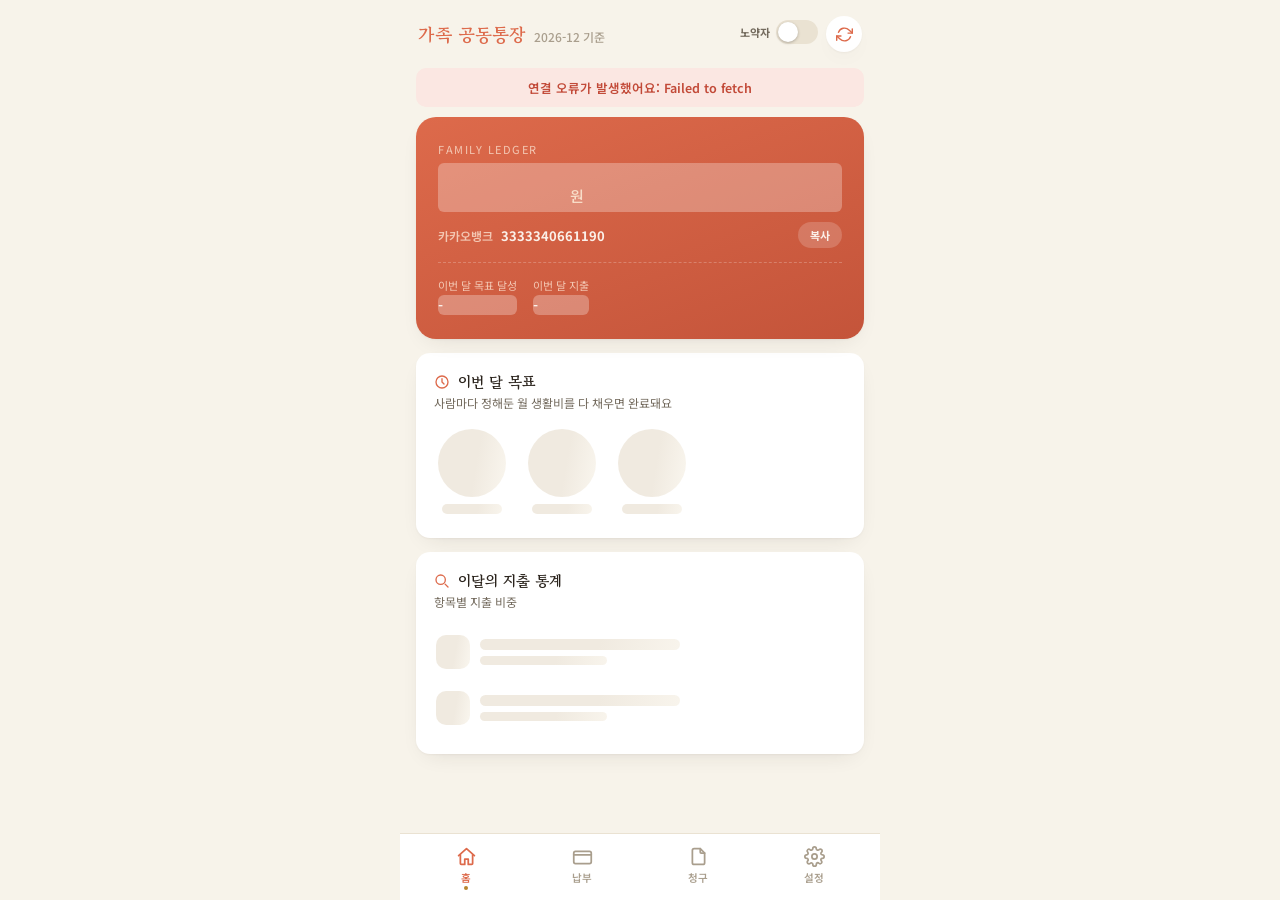
==== docs/index.html @ b6899342 "Version-query the JS/CSS asset links to bust stale caches Home-screen standalone apps on iOS hang on" ====
<!DOCTYPE html>
<html lang="ko">
<head>
<meta charset="utf-8">
<meta name="viewport" content="width=device-width, initial-scale=1, viewport-fit=cover">
<title>가족 공동통장</title>
<link rel="icon" type="image/png" sizes="32x32" href="favicon-32-house.png">
<link rel="apple-touch-icon" href="apple-touch-icon-house.png">
<meta name="apple-mobile-web-app-capable" content="yes">
<meta name="apple-mobile-web-app-status-bar-style" content="black-translucent">
<meta name="apple-mobile-web-app-title" content="가족 공동통장">
<meta name="theme-color" content="#DD6A4B">
<link rel="preconnect" href="https://fonts.googleapis.com">
<link rel="preconnect" href="https://fonts.gstatic.com" crossorigin>
<link href="https://fonts.googleapis.com/css2?family=Gowun+Batang:wght@400;700&family=Noto+Sans+KR:wght@400;500;600;700&display=swap" rel="stylesheet">
<link rel="stylesheet" href="style.css?v=3">
<script>if (localStorage.getItem('familyBudgetSeniorMode') === '1') document.documentElement.classList.add('senior-mode');</script>
</head>
<body>

<div id="app">
  <header class="topbar">
    <div class="topbar-brand">
      <h1>가족 공동통장</h1>
      <span class="ym" id="ym-label"></span>
    </div>
    <div class="topbar-actions">
      <label class="senior-switch" title="노약자 모드">
        <span class="senior-switch-text">노약자</span>
        <input type="checkbox" id="senior-mode-toggle">
        <span class="senior-switch-track"><span class="senior-switch-thumb"></span></span>
      </label>
      <button class="icon-btn" id="refresh-btn" title="새로고침">
        <svg viewBox="0 0 24 24" fill="none" stroke="currentColor" stroke-width="2" stroke-linecap="round" stroke-linejoin="round"><path d="M23 4v6h-6M1 20v-6h6"/><path d="M3.51 9a9 9 0 0114.85-3.36L23 10M1 14l4.64 4.36A9 9 0 0020.49 15"/></svg>
      </button>
    </div>
  </header>
  <div class="status-banner hidden" id="status-banner"></div>

  <main id="main">
    <!-- 홈 -->
    <section class="tab-view" data-view="home">
      <div class="hero">
        <div class="eyebrow">Family Ledger</div>
        <div class="balance"><span id="system-balance">0</span><span class="unit">원</span></div>
        <div class="hero-account">
          <span class="hero-account-name">카카오뱅크</span>
          <span class="hero-account-no">3333340661190</span>
          <button type="button" class="hero-account-copy" onclick="copyAccountNumber(this)">복사</button>
        </div>
        <div class="sub-line">
          <div class="sub-item"><div class="k">이번 달 목표 달성</div><div class="v" id="hero-goal-progress">-</div></div>
          <div class="sub-item"><div class="k">이번 달 지출</div><div class="v" id="hero-spent">-</div></div>
        </div>
      </div>

      <div class="pending-banner hidden" id="pending-claims-banner" onclick="switchTab('claim')">
        <div class="pending-banner-icon"><svg viewBox="0 0 24 24" fill="none" stroke="currentColor" stroke-width="2" stroke-linecap="round" stroke-linejoin="round"><path d="M12 9v4M12 17h.01"/><path d="M10.29 3.86L1.82 18a2 2 0 001.71 3h16.94a2 2 0 001.71-3L14.71 3.86a2 2 0 00-3.42 0z"/></svg></div>
        <div class="pending-banner-body">
          <div class="pending-banner-title">아직 이체 안 한 청구가 있어요</div>
          <div class="pending-banner-sub" id="pending-claims-summary"></div>
        </div>
        <div class="pending-banner-arrow">›</div>
      </div>

      <div class="card">
        <div class="card-title">
          <svg viewBox="0 0 24 24" fill="none" stroke="currentColor" stroke-width="2" stroke-linecap="round" stroke-linejoin="round"><circle cx="12" cy="12" r="9"/><path d="M12 7v5l3 3"/></svg>
          <h2>이번 달 목표</h2>
        </div>
        <div class="sub">사람마다 정해둔 월 생활비를 다 채우면 완료돼요</div>
        <div class="ring-grid" id="ring-grid"></div>
      </div>

      <div class="card">
        <div class="card-title">
          <svg viewBox="0 0 24 24" fill="none" stroke="currentColor" stroke-width="2" stroke-linecap="round" stroke-linejoin="round"><path d="M21 21l-4.35-4.35"/><circle cx="10" cy="10" r="7"/></svg>
          <h2>이달의 지출 통계</h2>
        </div>
        <div class="sub">항목별 지출 비중</div>
        <div id="breakdown-list"></div>
      </div>
    </section>

    <!-- 납부 -->
    <section class="tab-view hidden" data-view="pay">
      <div class="card">
        <div class="card-title">
          <svg viewBox="0 0 24 24" fill="none" stroke="currentColor" stroke-width="2" stroke-linecap="round" stroke-linejoin="round"><rect x="2" y="6" width="20" height="14" rx="2"/><path d="M2 10h20"/><path d="M6 15h4"/></svg>
          <h2>이번 달 납부</h2>
        </div>
        <div class="sub">형편에 맞는 금액을 각자 입력해주세요</div>
        <label>이름</label><select id="pay-name"></select>
        <label>납부 금액(원)</label><input type="text" inputmode="numeric" class="money" id="pay-amount" placeholder="예: 200,000">
        <button class="btn" onclick="doPayment()">납부 등록</button>
        <div class="msg" id="pay-msg"></div>
      </div>

      <div class="card">
        <div class="card-title"><h2>이번 달 납부 현황</h2></div>
        <div class="list" id="payment-list"></div>
      </div>
    </section>

    <!-- 청구 -->
    <section class="tab-view hidden" data-view="claim">
      <div class="card">
        <div class="card-title">
          <svg viewBox="0 0 24 24" fill="none" stroke="currentColor" stroke-width="2" stroke-linecap="round" stroke-linejoin="round"><path d="M14 3v4a1 1 0 001 1h4"/><path d="M17 21H7a2 2 0 01-2-2V5a2 2 0 012-2h7l5 5v11a2 2 0 01-2 2z"/><path d="M9 13h6M9 17h6"/></svg>
          <h2>지출 청구</h2>
        </div>
        <div class="sub">먼저 쓰고 청구하면, 확인 후 이체해드려요</div>
        <label>청구자</label><select id="claim-name"></select>
        <label>항목</label>
        <div class="inline-row">
          <div><select id="claim-category"></select></div>
          <button class="btn ghost" onclick="doAddCategory()" type="button">+ 항목추가</button>
        </div>
        <label>금액(원)</label><input type="text" inputmode="numeric" class="money" id="claim-amount" placeholder="예: 50,000">
        <label>메모</label><input type="text" id="claim-memo" placeholder="예: 7월 전기요금">
        <button class="btn" onclick="doClaim()">청구 등록</button>
        <div class="msg" id="claim-msg"></div>
      </div>

      <div class="card">
        <div class="card-title"><h2>지출 청구 목록</h2></div>
        <div class="sub">이체하셨으면 완료 처리해주세요 (정기지출은 매달 자동 생성)</div>
        <div class="list" id="claim-list"></div>
      </div>
    </section>

    <!-- 설정 -->
    <section class="tab-view hidden" data-view="settings">
      <div class="card">
        <div class="card-title"><h2>지난 기록 보기</h2></div>
        <select id="month-picker"></select>
      </div>

      <div class="card">
        <div class="card-title">
          <svg viewBox="0 0 24 24" fill="none" stroke="currentColor" stroke-width="2" stroke-linecap="round" stroke-linejoin="round"><circle cx="9" cy="8" r="4"/><path d="M2 21v-1a7 7 0 017-7h0a7 7 0 017 7v1"/><path d="M19 8v6M22 11h-6"/></svg>
          <h2>가족 구성원</h2>
        </div>
        <div class="sub">새 구성원을 추가하거나, 잠깐 안 낼 사람은 휴면 처리하세요</div>
        <label>이름</label><input type="text" id="member-name" placeholder="예: 김민준">
        <label>월 목표금액(원, 선택)</label><input type="text" inputmode="numeric" class="money" id="member-target" placeholder="나중에 정해도 돼요">
        <button class="btn ghost" onclick="doAddMember()" type="button">+ 구성원 추가</button>
        <div class="msg" id="member-msg"></div>
        <div class="list" id="member-list" style="margin-top:10px;"></div>
      </div>

      <div class="card">
        <div class="card-title"><h2>초기 잔액 설정</h2></div>
        <div class="sub">이 앱을 쓰기 시작하기 전, 통장에 이미 있던 금액</div>
        <div class="inline-row">
          <div><input type="text" inputmode="numeric" class="money" id="initial-balance-input" placeholder="0"></div>
          <button class="btn ghost" onclick="doSetInitialBalance()">저장</button>
        </div>
        <div class="msg" id="initial-balance-msg"></div>
      </div>

      <div class="card">
        <div class="card-title">
          <svg viewBox="0 0 24 24" fill="none" stroke="currentColor" stroke-width="2" stroke-linecap="round" stroke-linejoin="round"><rect x="3" y="4" width="18" height="18" rx="2"/><path d="M16 2v4M8 2v4M3 10h18"/></svg>
          <h2>렌탈료 · 정기지출</h2>
        </div>
        <div class="sub">등록해두면 매달 자동으로 지출 청구 목록에 생겨요. 관리비·전기세·대출이자처럼 금액이 매달 바뀌면 변동금액에 체크하세요. 카드 자동청구라 깜빡하기 쉬운 것도 청구 목록에 "금액 입력 필요"로 떠서 잊지 않고 챙길 수 있어요.</div>
        <label>항목명</label><input type="text" id="rec-name" placeholder="예: 관리비, 전기세, 대출이자">
        <label id="rec-amount-label">정기 금액(원)</label><input type="text" inputmode="numeric" class="money" id="rec-amount" placeholder="예: 200,000">
        <div class="checkbox-row">
          <label class="checkbox-label"><input type="checkbox" id="rec-variable" onchange="toggleRecVariable()"> 매달 금액이 바뀌어요 (변동금액)</label>
        </div>
        <label>주기</label><select id="rec-cycle"><option>매월</option><option>격월</option><option>분기</option></select>
        <button class="btn" onclick="doRecurring()">등록</button>
        <div class="msg" id="rec-msg"></div>
        <div class="list" id="recurring-list" style="margin-top:10px;"></div>
      </div>

      <div class="card">
        <div class="card-title">
          <svg viewBox="0 0 24 24" fill="none" stroke="currentColor" stroke-width="2" stroke-linecap="round" stroke-linejoin="round"><path d="M9 11l3 3L22 4"/><path d="M21 12v7a2 2 0 01-2 2H5a2 2 0 01-2-2V5a2 2 0 012-2h11"/></svg>
          <h2>잔액 대사</h2>
        </div>
        <div class="sub">실제 통장 잔액과 시스템 잔액을 비교합니다</div>
        <label>실제 통장 잔액(원)</label><input type="text" inputmode="numeric" class="money" id="actual-balance">
        <button class="btn gold" onclick="doReconcile()">대사하기</button>
        <div id="reconcile-msg"></div>
      </div>

      <div class="card">
        <div class="card-title">
          <svg viewBox="0 0 24 24" fill="none" stroke="currentColor" stroke-width="2" stroke-linecap="round" stroke-linejoin="round"><path d="M14 3v4a1 1 0 001 1h4"/><path d="M17 21H7a2 2 0 01-2-2V5a2 2 0 012-2h7l5 5v11a2 2 0 01-2 2z"/></svg>
          <h2>원본</h2>
        </div>
        <div class="sub">문제 생겼을 때 여기서 원본 구글 시트를 직접 열어 고칠 수 있어요</div>
        <a class="btn ghost" href="https://docs.google.com/spreadsheets/d/19xNNA1L087hkZc39fDIJqnUsJBXBARytRCMkBOyosnU/edit" target="_blank" rel="noopener">구글 스프레드시트 열기</a>
      </div>
    </section>
  </main>

  <nav class="tabbar">
    <button class="tab-btn active" data-tab="home">
      <svg viewBox="0 0 24 24" fill="none" stroke="currentColor" stroke-width="2" stroke-linecap="round" stroke-linejoin="round"><path d="M3 11l9-8 9 8"/><path d="M5 10v10a1 1 0 001 1h4v-6h4v6h4a1 1 0 001-1V10"/></svg>
      <span>홈</span><div class="tab-dot"></div>
    </button>
    <button class="tab-btn" data-tab="pay">
      <svg viewBox="0 0 24 24" fill="none" stroke="currentColor" stroke-width="2" stroke-linecap="round" stroke-linejoin="round"><rect x="2" y="6" width="20" height="14" rx="2"/><path d="M2 10h20"/></svg>
      <span>납부</span><div class="tab-dot"></div>
    </button>
    <button class="tab-btn" data-tab="claim">
      <svg viewBox="0 0 24 24" fill="none" stroke="currentColor" stroke-width="2" stroke-linecap="round" stroke-linejoin="round"><path d="M14 3v4a1 1 0 001 1h4"/><path d="M17 21H7a2 2 0 01-2-2V5a2 2 0 012-2h7l5 5v11a2 2 0 01-2 2z"/></svg>
      <span>청구</span><div class="tab-dot"></div>
    </button>
    <button class="tab-btn" data-tab="settings">
      <svg viewBox="0 0 24 24" fill="none" stroke="currentColor" stroke-width="2" stroke-linecap="round" stroke-linejoin="round"><circle cx="12" cy="12" r="3"/><path d="M19.4 15a1.65 1.65 0 00.33 1.82l.06.06a2 2 0 11-2.83 2.83l-.06-.06a1.65 1.65 0 00-1.82-.33 1.65 1.65 0 00-1 1.51V21a2 2 0 01-4 0v-.09A1.65 1.65 0 009 19.4a1.65 1.65 0 00-1.82.33l-.06.06a2 2 0 11-2.83-2.83l.06-.06A1.65 1.65 0 004.6 15a1.65 1.65 0 00-1.51-1H3a2 2 0 010-4h.09A1.65 1.65 0 004.6 9a1.65 1.65 0 00-.33-1.82l-.06-.06a2 2 0 112.83-2.83l.06.06A1.65 1.65 0 009 4.6a1.65 1.65 0 001-1.51V3a2 2 0 014 0v.09A1.65 1.65 0 0015.4 4.6a1.65 1.65 0 001.82-.33l.06-.06a2 2 0 112.83 2.83l-.06.06A1.65 1.65 0 0019.4 9a1.65 1.65 0 001.51 1H21a2 2 0 010 4h-.09a1.65 1.65 0 00-1.51 1z"/></svg>
      <span>설정</span><div class="tab-dot"></div>
    </button>
  </nav>

  <div class="modal-overlay hidden" id="goal-modal" onclick="if(event.target===this) closeGoalModal()">
    <div class="modal-card">
      <h3 id="goal-modal-name">목표 설정</h3>
      <div class="modal-row" id="goal-modal-carry" style="display:none;">
        <span class="k">이월된 미납액</span><span class="v bad" id="goal-modal-carry-amt"></span>
      </div>
      <label>월 목표금액(원)</label>
      <input type="text" inputmode="numeric" class="money" id="goal-modal-input" placeholder="예: 500,000">
      <div class="modal-actions">
        <button class="btn ghost" type="button" onclick="closeGoalModal()">닫기</button>
        <button class="btn" type="button" onclick="doSetTargetModal()">저장</button>
      </div>
    </div>
  </div>
</div>

<script src="app.js?v=3"></script>
</body>
</html>
---- docs/style.css ----
:root {
  --ink: #2B241D;
  --ink-soft: #736A5D;
  --ink-faint: #A99E8D;
  --paper: #F7F3EA;
  --card: #FFFFFF;
  --line: #EAE2D2;
  --accent: #DD6A4B;
  --accent-2: #C4543A;
  --accent-soft: #FBE7DD;
  --gold: #B8862E;
  --gold-soft: #F3E7CE;
  --good: #3F8F5F;
  --good-soft: #E4F2E7;
  --warn: #C08228;
  --warn-soft: #FBEEDD;
  --bad: #C24A38;
  --bad-soft: #FBE7E2;
  --radius-lg: 20px;
  --radius: 14px;
  --shadow: 0 1px 2px rgba(43,36,29,.04), 0 8px 24px -12px rgba(43,36,29,.16);
  --skeleton: linear-gradient(100deg, #F0EAE0 30%, #F8F4EC 50%, #F0EAE0 70%);
}

* { box-sizing: border-box; }

html, body { height: 100%; }

body {
  font-family: 'Noto Sans KR', sans-serif;
  background: var(--paper);
  color: var(--ink);
  margin: 0;
  -webkit-font-smoothing: antialiased;
  overscroll-behavior-y: none;
}

h1, h2, h3 { font-family: 'Gowun Batang', serif; font-weight: 700; text-wrap: balance; margin: 0; }

button { font-family: inherit; cursor: pointer; border: none; background: none; }
input, select { font-family: inherit; }

.hidden { display: none !important; }

/* ---------- 상태 배너(연결 오류 등, 필요할 때만 표시) ---------- */
.status-banner {
  flex: 0 0 auto; margin: 0 16px 10px; padding: 10px 14px; border-radius: 10px;
  background: var(--bad-soft); color: var(--bad); font-size: 12.5px; font-weight: 600; text-align: center;
}

/* ---------- 앱 셸 ---------- */
#app { display: flex; flex-direction: column; height: 100dvh; max-width: 480px; margin: 0 auto; background: var(--paper); }

.topbar {
  flex: 0 0 auto;
  display: flex; align-items: center; justify-content: space-between;
  padding: calc(16px + env(safe-area-inset-top)) 18px 16px;
  background: var(--paper);
}
.topbar-brand { display: flex; align-items: baseline; gap: 8px; }
.topbar-brand h1 { font-size: 18px; color: var(--accent); }
.topbar-brand .ym { font-size: 12px; color: var(--ink-faint); font-weight: 500; }
.topbar-actions { display: flex; align-items: center; gap: 8px; }
.icon-btn {
  width: 36px; height: 36px; border-radius: 50%;
  display: flex; align-items: center; justify-content: center;
  background: var(--card); box-shadow: var(--shadow); color: var(--accent);
}
.icon-btn svg { width: 17px; height: 17px; }
.icon-btn.spinning svg { animation: spin .7s linear; }
@keyframes spin { from { transform: rotate(0); } to { transform: rotate(360deg); } }
.senior-switch { display: flex; align-items: center; gap: 6px; cursor: pointer; }
.senior-switch input { position: absolute; opacity: 0; width: 0; height: 0; }
.senior-switch-text { font-size: 11px; font-weight: 700; color: var(--ink-soft); }
.senior-switch-track {
  flex: none; width: 42px; height: 24px; border-radius: 999px;
  background: var(--line); position: relative; transition: background .2s ease;
}
.senior-switch-thumb {
  position: absolute; top: 2px; left: 2px; width: 20px; height: 20px; border-radius: 50%;
  background: #fff; box-shadow: 0 1px 3px rgba(43,36,29,.3); transition: transform .2s ease;
}
.senior-switch input:checked + .senior-switch-track { background: var(--accent); }
.senior-switch input:checked + .senior-switch-track .senior-switch-thumb { transform: translateX(18px); }
.senior-switch input:focus-visible + .senior-switch-track { outline: 2px solid var(--accent); outline-offset: 2px; }

/* ---------- 토스트(짧은 안내 메시지) ---------- */
.toast {
  position: fixed; left: 50%; bottom: 96px; transform: translateX(-50%) translateY(10px);
  background: var(--ink); color: #fff; padding: 11px 20px; border-radius: 999px;
  font-size: 13px; font-weight: 700; box-shadow: var(--shadow);
  opacity: 0; pointer-events: none; transition: opacity .25s ease, transform .25s ease;
  z-index: 100; max-width: 82%; text-align: center; white-space: nowrap;
}
.toast.show { opacity: 1; transform: translateX(-50%) translateY(0); }

main { flex: 1 1 auto; overflow-y: auto; -webkit-overflow-scrolling: touch; padding: 0 16px 24px; }

.tab-view { display: flex; flex-direction: column; gap: 14px; animation: fadeIn .25s ease; }
@keyframes fadeIn { from { opacity: 0; transform: translateY(6px); } to { opacity: 1; transform: translateY(0); } }

/* ---------- 하단 탭바 ---------- */
.tabbar {
  flex: 0 0 auto;
  display: flex;
  background: var(--card);
  border-top: 1px solid var(--line);
  padding: 6px 8px calc(6px + env(safe-area-inset-bottom));
}
.tab-btn {
  flex: 1; display: flex; flex-direction: column; align-items: center; gap: 3px;
  padding: 6px 0 4px; border-radius: 12px; color: var(--ink-faint);
  transition: color .15s ease;
}
.tab-btn svg { width: 21px; height: 21px; }
.tab-btn span { font-size: 10.5px; font-weight: 600; letter-spacing: .01em; }
.tab-btn.active { color: var(--accent); }
.tab-btn.active .tab-dot { opacity: 1; transform: scale(1); }
.tab-dot { width: 4px; height: 4px; border-radius: 50%; background: var(--gold); opacity: 0; transform: scale(0); transition: all .2s ease; margin-top: -2px; }

/* ---------- 히어로 잔액 ---------- */
.hero {
  background: linear-gradient(160deg, var(--accent) 0%, var(--accent-2) 100%);
  border-radius: var(--radius-lg);
  padding: 24px 22px;
  color: #FBF0E9;
  box-shadow: var(--shadow);
  position: relative;
  overflow: hidden;
}
.hero::after {
  content: ''; position: absolute; inset: 0;
  background: radial-gradient(circle at 85% -10%, rgba(255,214,168,.35), transparent 55%);
  pointer-events: none;
}
.hero .eyebrow { font-size: 11px; letter-spacing: .14em; text-transform: uppercase; color: #F3C7B3; margin-bottom: 6px; }
.hero .balance { font-variant-numeric: tabular-nums; font-size: 34px; font-weight: 700; letter-spacing: -.01em; }
.hero .balance .unit { font-size: 15px; font-weight: 500; color: #F8DEC9; margin-left: 3px; }
.hero-account { display: flex; align-items: center; gap: 8px; margin-top: 10px; }
.hero-account-name { font-size: 12px; font-weight: 600; color: #F3C7B3; }
.hero-account-no { font-size: 13px; font-weight: 700; font-variant-numeric: tabular-nums; color: #FBF0E9; }
.hero-account-copy {
  flex: none; margin-left: auto; padding: 5px 12px; border-radius: 999px;
  background: rgba(255,255,255,.18); color: #FBF0E9; font-size: 11px; font-weight: 700;
  transition: background .15s ease, transform .08s ease;
}
.hero-account-copy:active { transform: scale(.96); }
.hero-account-copy:hover { background: rgba(255,255,255,.28); }
.hero-account-copy.copied { background: rgba(255,255,255,.4); }
.hero .sub-line { display: flex; gap: 16px; margin-top: 14px; padding-top: 14px; border-top: 1px dashed rgba(251,240,233,.25); }
.hero .sub-item .k { font-size: 11px; color: #F3C7B3; margin-bottom: 2px; }
.hero .sub-item .v { font-variant-numeric: tabular-nums; font-size: 14px; font-weight: 600; color: #FBF0E9; }

/* ---------- 미이체 청구 알림 배너 ---------- */
.pending-banner {
  display: flex; align-items: center; gap: 11px;
  background: var(--warn-soft); border-radius: var(--radius);
  padding: 13px 14px; cursor: pointer;
  transition: transform .08s ease;
}
.pending-banner:active { transform: scale(.98); }
.pending-banner-icon { flex: none; width: 32px; height: 32px; border-radius: 9px; background: #fff; display: flex; align-items: center; justify-content: center; color: var(--warn); }
.pending-banner-icon svg { width: 16px; height: 16px; }
.pending-banner-body { flex: 1; min-width: 0; }
.pending-banner-title { font-size: 13px; font-weight: 700; color: var(--warn); }
.pending-banner-sub { font-size: 11.5px; color: var(--ink-soft); margin-top: 1px; }
.pending-banner-arrow { flex: none; font-size: 20px; color: var(--warn); }

/* ---------- 카드 ---------- */
.card { background: var(--card); border-radius: var(--radius); padding: 18px; box-shadow: var(--shadow); }
.card-title { display: flex; align-items: center; gap: 8px; margin-bottom: 2px; }
.card-title svg { width: 16px; height: 16px; color: var(--accent); flex: none; }
.card-title h2 { font-size: 15px; color: var(--ink); }
.card .sub { font-size: 12px; color: var(--ink-soft); margin: 2px 0 14px; }

/* ---------- 원형 게이지(목표) ---------- */
.ring-grid { display: flex; gap: 14px; overflow-x: auto; padding: 4px 2px 6px; margin: 0 -2px; }
.ring-item { flex: 0 0 auto; display: flex; flex-direction: column; align-items: center; gap: 7px; width: 76px; }
.ring-wrap { position: relative; width: 68px; height: 68px; }
.ring-wrap svg { transform: rotate(-90deg); }
.ring-label { position: absolute; inset: 0; display: flex; align-items: center; justify-content: center; font-size: 12px; font-weight: 700; font-variant-numeric: tabular-nums; color: var(--accent); }
.ring-name { font-size: 11.5px; font-weight: 600; text-align: center; }
.ring-amt { font-size: 10px; color: var(--ink-faint); font-variant-numeric: tabular-nums; text-align: center; }
.ring-carry { font-size: 9px; font-weight: 700; color: var(--bad); text-align: center; line-height: 1.3; }
.ring-item.dormant { opacity: .5; }
.ring-dormant-pill { font-size: 9px; font-weight: 700; color: var(--ink-faint); background: var(--line); border-radius: 999px; padding: 2px 8px; }

/* ---------- 폼 ---------- */
label { display: block; font-size: 12px; font-weight: 500; color: var(--ink-soft); margin: 12px 0 5px; }
label:first-of-type { margin-top: 0; }
input[type="text"], select {
  width: 100%; padding: 11px 12px; border: 1px solid var(--line); border-radius: 10px;
  font-size: 14.5px; background: #FBFCFA; color: var(--ink);
}
input:focus, select:focus, button:focus-visible { outline: 2px solid var(--accent); outline-offset: 1px; }
input.money { font-variant-numeric: tabular-nums; text-align: right; }
.inline-row { display: flex; gap: 8px; align-items: flex-end; }
.inline-row > div { flex: 1; }
.inline-row .btn { margin-top: 0; }

.checkbox-row { margin: 10px 0 2px; }
.checkbox-label { display: flex; align-items: center; gap: 7px; font-size: 12.5px; font-weight: 500; color: var(--ink-soft); cursor: pointer; }
.checkbox-label input[type="checkbox"] { width: 16px; height: 16px; accent-color: var(--accent); }

.btn {
  margin-top: 14px; padding: 12px 18px; border-radius: 11px; background: var(--accent);
  color: #fff; font-size: 14.5px; font-weight: 600; width: 100%;
  transition: transform .08s ease, background .15s ease;
  display: inline-block; text-align: center; text-decoration: none; box-sizing: border-box;
}
.btn:active { transform: scale(.98); }
.btn:hover { background: var(--accent-2); }
.btn.gold { background: var(--gold); }
.btn.gold:hover { background: #A2751F; }
.btn.small { width: auto; margin-top: 0; padding: 7px 13px; font-size: 12px; background: var(--accent-soft); color: var(--accent); border-radius: 8px; }
.btn.ghost { background: transparent; border: 1px solid var(--line); color: var(--ink-soft); width: auto; margin-top: 0; padding: 10px 14px; }

/* ---------- 리스트 ---------- */
.list { display: flex; flex-direction: column; gap: 2px; }
.list-row {
  display: flex; align-items: center; gap: 10px; padding: 11px 2px;
  border-bottom: 1px solid var(--line);
}
.list-row:last-child { border-bottom: none; }
.list-icon {
  flex: none; width: 34px; height: 34px; border-radius: 10px;
  background: var(--accent-soft); display: flex; align-items: center; justify-content: center; color: var(--accent);
}
.list-icon svg { width: 16px; height: 16px; }
.list-icon.gold { background: var(--gold-soft); color: var(--gold); }
.list-icon.warn { background: var(--warn-soft); color: var(--warn); }
.list-body { flex: 1; min-width: 0; }
.list-title { font-size: 13.5px; font-weight: 600; }
.list-sub { font-size: 11.5px; color: var(--ink-faint); margin-top: 1px; overflow: hidden; text-overflow: ellipsis; white-space: nowrap; }
.list-right { flex: none; text-align: right; }
.list-amt { font-variant-numeric: tabular-nums; font-weight: 700; font-size: 13.5px; }
.empty-state { text-align: center; padding: 28px 10px; color: var(--ink-faint); font-size: 12.5px; }

.list-row.needs-amount { align-items: flex-start; }
.amount-input-row { display: flex; gap: 6px; margin-top: 8px; }
.amount-input-row input { flex: 1; min-width: 0; padding: 8px 10px; border: 1px solid var(--line); border-radius: 8px; font-size: 13px; background: #FBFCFA; }
.amount-input-row .btn.small { flex: none; }

.pill { display: inline-block; padding: 3px 9px; border-radius: 999px; font-size: 10.5px; font-weight: 700; margin-top: 3px; }
.pill.done { background: var(--good-soft); color: var(--good); }
.pill.pending { background: var(--warn-soft); color: var(--warn); }
.pill.recurring { background: var(--accent-soft); color: var(--accent); margin-left: 4px; margin-top: 0; }
.pill.variable { background: var(--gold-soft); color: var(--gold); margin-left: 4px; margin-top: 0; }

/* ---------- 막대(카테고리) ---------- */
.bar-row { margin-bottom: 12px; }
.bar-row:last-child { margin-bottom: 0; }
.bar-top { display: flex; justify-content: space-between; align-items: center; font-size: 12.5px; margin-bottom: 5px; }
.bar-top .cat { display: flex; align-items: center; gap: 6px; font-weight: 600; }
.bar-top .cat .dot { width: 8px; height: 8px; border-radius: 50%; background: var(--gold); }
.bar-top .amt { font-variant-numeric: tabular-nums; color: var(--ink-soft); }
.bar-track { height: 7px; background: var(--accent-soft); border-radius: 999px; overflow: hidden; }
.bar-fill { height: 100%; background: var(--gold); border-radius: 999px; transition: width .5s cubic-bezier(.2,.8,.2,1); }

/* ---------- 메시지 ---------- */
.msg { font-size: 12.5px; margin-top: 10px; min-height: 1em; }
.msg.ok { color: var(--good); }
.msg.err { color: var(--bad); }

.reconcile-result { margin-top: 12px; padding: 13px 14px; border-radius: 10px; background: var(--accent-soft); font-size: 13px; line-height: 1.7; }
.reconcile-result .diff { font-weight: 700; font-variant-numeric: tabular-nums; }
.reconcile-result .diff.ok { color: var(--good); }
.reconcile-result .diff.bad { color: var(--bad); }

.section-label { font-size: 11px; font-weight: 700; letter-spacing: .06em; text-transform: uppercase; color: var(--ink-faint); margin: 4px 2px 0; }

/* ---------- 모달(목표금액 설정 팝업) ---------- */
.modal-overlay {
  position: fixed; inset: 0; background: rgba(43,36,29,.45); backdrop-filter: blur(1px);
  display: flex; align-items: center; justify-content: center; padding: 24px; z-index: 50;
}
.modal-card { background: var(--card); border-radius: var(--radius-lg); padding: 22px; width: 100%; max-width: 320px; box-shadow: var(--shadow); }
.modal-card h3 { font-size: 17px; margin-bottom: 14px; }
.modal-row { display: flex; justify-content: space-between; align-items: center; padding: 9px 11px; background: var(--bad-soft); border-radius: 9px; margin-bottom: 12px; }
.modal-row .k { font-size: 12px; color: var(--ink-soft); }
.modal-row .v { font-size: 13px; font-weight: 700; font-variant-numeric: tabular-nums; }
.modal-row .v.bad { color: var(--bad); }
.modal-actions { display: flex; gap: 8px; margin-top: 14px; }
.modal-actions .btn { margin-top: 0; }
.modal-actions .btn.ghost { flex: 1; }
.modal-actions .btn:not(.ghost) { flex: 1.4; }

.ring-goal-btn { font-size: 10px; font-weight: 700; color: var(--accent); background: var(--accent-soft); border-radius: 999px; padding: 4px 10px; width: 100%; }

/* ---------- 스켈레톤(첫 로딩 중 표시) ---------- */
.skel { background: var(--skeleton); background-size: 200% 100%; animation: shimmer 1.3s ease-in-out infinite; border-radius: 8px; }
@keyframes shimmer { 0% { background-position: 180% 0; } 100% { background-position: -20% 0; } }
.hero.skel-hero { color: transparent; }
.hero.skel-hero::after { display: none; }
.hero.skel-hero .balance,
.hero.skel-hero .sub-item .v { background: rgba(255,255,255,.28); border-radius: 6px; animation: shimmer 1.3s ease-in-out infinite; }
.ring-grid.skel-rings { gap: 14px; }
.skel-ring { flex: 0 0 auto; width: 76px; display: flex; flex-direction: column; align-items: center; gap: 7px; }
.skel-ring .skel-circle { width: 68px; height: 68px; border-radius: 50%; }
.skel-ring .skel-line { width: 80%; height: 10px; }
.skel-row { display: flex; align-items: center; gap: 10px; padding: 11px 2px; }
.skel-row .skel-icon { width: 34px; height: 34px; border-radius: 10px; flex: none; }
.skel-row .skel-lines { flex: 1; display: flex; flex-direction: column; gap: 6px; }
.skel-row .skel-lines div:first-child { width: 55%; height: 11px; }
.skel-row .skel-lines div:last-child { width: 35%; height: 9px; }

@media (prefers-reduced-motion: reduce) {
  .tab-view { animation: none; }
  .icon-btn.spinning svg { animation: none; }
  .skel { animation: none; }
}

/* ---------- 큰 글씨 모드(노약자용: 크게 + 두껍게 + 진하게) ---------- */
.senior-mode {
  --ink: #171310;
  --ink-soft: #2B241D;
  --ink-faint: #4A4230;
}
.senior-mode, .senior-mode input, .senior-mode select, .senior-mode button { font-weight: 700; }
.senior-mode h1, .senior-mode h2, .senior-mode h3 { font-weight: 800; }

.senior-mode .topbar-brand h1 { font-size: 21px; }
.senior-mode .topbar-brand .ym { font-size: 13.5px; font-weight: 700; color: var(--ink-soft); }

.senior-mode .hero .eyebrow { font-size: 13px; font-weight: 800; color: #FFF0E3; }
.senior-mode .balance { font-size: 48px; font-weight: 800; }
.senior-mode .balance .unit { font-size: 20px; font-weight: 700; color: #FFF0E3; }
.senior-mode .hero .sub-item .k { font-size: 14px; font-weight: 700; color: #FFF0E3; }
.senior-mode .hero .sub-item .v { font-size: 20px; font-weight: 800; color: #fff; }
.senior-mode .hero-account-name { font-size: 15px; font-weight: 700; color: #FFF0E3; }
.senior-mode .hero-account-no { font-size: 19px; font-weight: 800; color: #fff; }
.senior-mode .hero-account-copy { font-size: 14px; font-weight: 800; padding: 9px 16px; background: rgba(255,255,255,.32); }

.senior-mode .card-title h2 { font-size: 21px; }
.senior-mode .card-title svg { width: 22px; height: 22px; }
.senior-mode .card .sub { font-size: 15px; font-weight: 600; }

.senior-mode label { font-size: 16px; font-weight: 700; }
.senior-mode input[type="text"], .senior-mode select {
  font-size: 18px; padding: 15px 14px; border: 2px solid var(--ink-faint);
}
.senior-mode .btn { font-size: 18px; font-weight: 800; padding: 17px 18px; }
.senior-mode .btn.small { font-size: 15px; font-weight: 800; padding: 10px 16px; }
.senior-mode .btn.ghost { font-size: 16px; font-weight: 700; border: 2px solid var(--ink-soft); color: var(--ink-soft); }

.senior-mode .list-title { font-size: 17px; }
.senior-mode .list-sub { font-size: 14.5px; font-weight: 600; white-space: normal; }
.senior-mode .list-amt { font-size: 17px; font-weight: 800; }
.senior-mode .list-icon { width: 40px; height: 40px; }
.senior-mode .list-icon svg { width: 19px; height: 19px; }

.senior-mode .pill { font-size: 13px; font-weight: 800; padding: 5px 12px; color: #fff; }
.senior-mode .pill.done { background: var(--good); }
.senior-mode .pill.pending { background: var(--warn); }
.senior-mode .pill.recurring { background: var(--accent); }
.senior-mode .pill.variable { background: var(--gold); }

.senior-mode .msg { font-size: 15px; font-weight: 700; }

.senior-mode .ring-item { width: 88px; }
.senior-mode .ring-wrap { width: 80px; height: 80px; }
.senior-mode .ring-wrap svg { width: 80px !important; height: 80px !important; }
.senior-mode .ring-name { font-size: 15px; font-weight: 700; }
.senior-mode .ring-amt { font-size: 13px; font-weight: 700; }
.senior-mode .ring-label { font-size: 16px; font-weight: 800; }
.senior-mode .ring-goal-btn { font-size: 13px; font-weight: 800; padding: 6px 11px; }
.senior-mode .ring-dormant-pill { font-size: 12px; font-weight: 700; }
.senior-mode .ring-carry { font-size: 11px; }

.senior-mode .pending-banner { background: var(--warn); }
.senior-mode .pending-banner-icon { background: #fff; }
.senior-mode .pending-banner-title { font-size: 16px; font-weight: 800; color: #fff; }
.senior-mode .pending-banner-sub { font-size: 14px; font-weight: 700; color: #FFF3DE; }
.senior-mode .pending-banner-arrow { color: #fff; }

.senior-mode .tab-btn span { font-size: 13px; font-weight: 800; }
.senior-mode .tab-btn svg { width: 26px; height: 26px; }

.senior-mode .bar-top { font-size: 15px; font-weight: 700; }
.senior-mode .checkbox-label { font-size: 15px; font-weight: 700; }
.senior-mode .amount-input-row input { font-size: 16px; font-weight: 700; }
.senior-mode .reconcile-result { font-size: 16px; font-weight: 700; }
.senior-mode .senior-switch-text { font-size: 12px; font-weight: 800; }
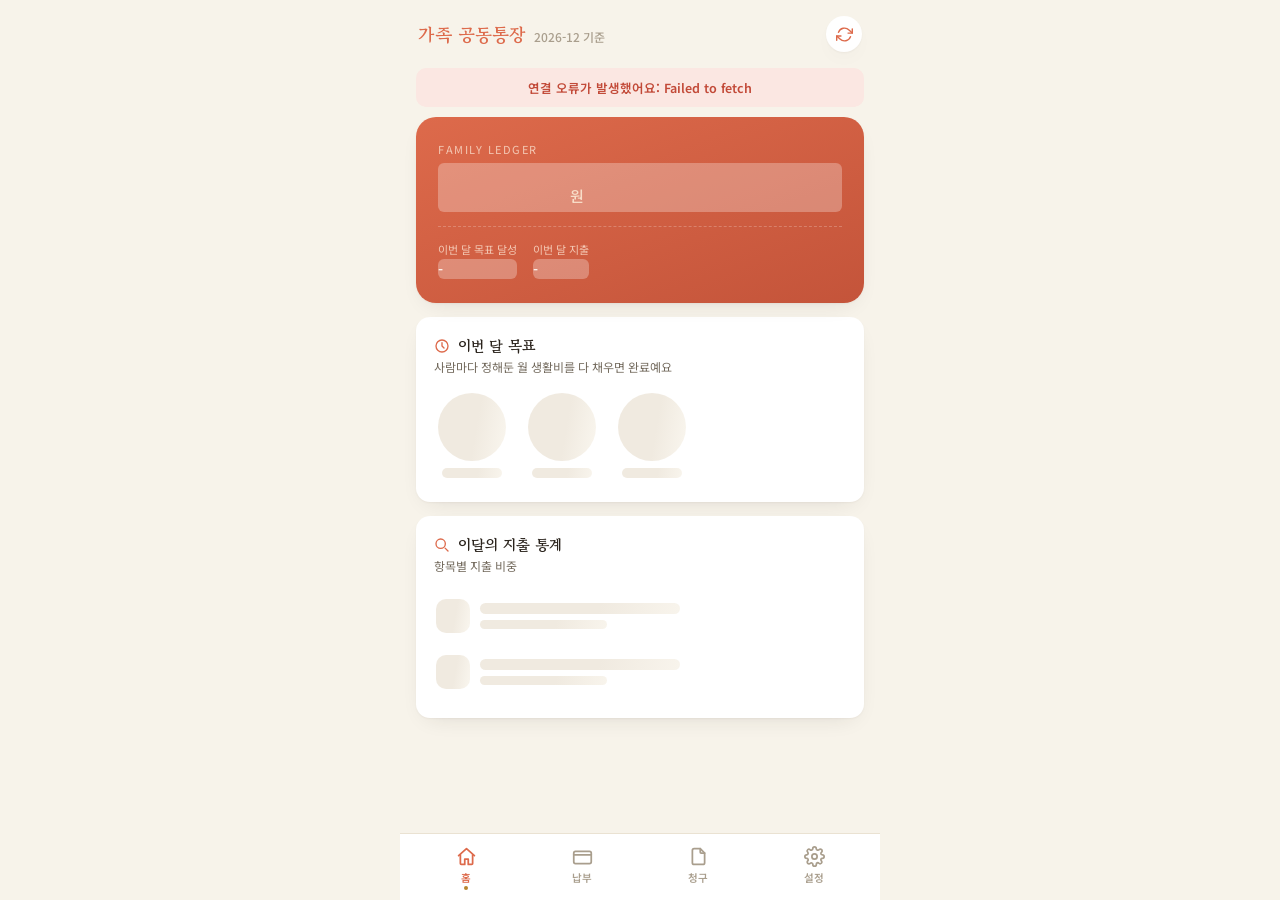
==== commit 40270795: "Fix recurring-expense double counting and balance mismatch - markReimbursed no longer double-posts t" ====
--- a/docs/index.html
+++ b/docs/index.html
@@ -4,17 +4,10 @@
 <meta charset="utf-8">
 <meta name="viewport" content="width=device-width, initial-scale=1, viewport-fit=cover">
 <title>가족 공동통장</title>
-<link rel="icon" type="image/png" sizes="32x32" href="favicon-32-house.png">
-<link rel="apple-touch-icon" href="apple-touch-icon-house.png">
-<meta name="apple-mobile-web-app-capable" content="yes">
-<meta name="apple-mobile-web-app-status-bar-style" content="black-translucent">
-<meta name="apple-mobile-web-app-title" content="가족 공동통장">
-<meta name="theme-color" content="#DD6A4B">
 <link rel="preconnect" href="https://fonts.googleapis.com">
 <link rel="preconnect" href="https://fonts.gstatic.com" crossorigin>
 <link href="https://fonts.googleapis.com/css2?family=Gowun+Batang:wght@400;700&family=Noto+Sans+KR:wght@400;500;600;700&display=swap" rel="stylesheet">
-<link rel="stylesheet" href="style.css?v=3">
-<script>if (localStorage.getItem('familyBudgetSeniorMode') === '1') document.documentElement.classList.add('senior-mode');</script>
+<link rel="stylesheet" href="style.css">
 </head>
 <body>
 
@@ -24,16 +17,9 @@
       <h1>가족 공동통장</h1>
       <span class="ym" id="ym-label"></span>
     </div>
-    <div class="topbar-actions">
-      <label class="senior-switch" title="노약자 모드">
-        <span class="senior-switch-text">노약자</span>
-        <input type="checkbox" id="senior-mode-toggle">
-        <span class="senior-switch-track"><span class="senior-switch-thumb"></span></span>
-      </label>
-      <button class="icon-btn" id="refresh-btn" title="새로고침">
-        <svg viewBox="0 0 24 24" fill="none" stroke="currentColor" stroke-width="2" stroke-linecap="round" stroke-linejoin="round"><path d="M23 4v6h-6M1 20v-6h6"/><path d="M3.51 9a9 9 0 0114.85-3.36L23 10M1 14l4.64 4.36A9 9 0 0020.49 15"/></svg>
-      </button>
-    </div>
+    <button class="icon-btn" id="refresh-btn" title="새로고침">
+      <svg viewBox="0 0 24 24" fill="none" stroke="currentColor" stroke-width="2" stroke-linecap="round" stroke-linejoin="round"><path d="M23 4v6h-6M1 20v-6h6"/><path d="M3.51 9a9 9 0 0114.85-3.36L23 10M1 14l4.64 4.36A9 9 0 0020.49 15"/></svg>
+    </button>
   </header>
   <div class="status-banner hidden" id="status-banner"></div>
 
@@ -43,32 +29,18 @@
       <div class="hero">
         <div class="eyebrow">Family Ledger</div>
         <div class="balance"><span id="system-balance">0</span><span class="unit">원</span></div>
-        <div class="hero-account">
-          <span class="hero-account-name">카카오뱅크</span>
-          <span class="hero-account-no">3333340661190</span>
-          <button type="button" class="hero-account-copy" onclick="copyAccountNumber(this)">복사</button>
-        </div>
         <div class="sub-line">
           <div class="sub-item"><div class="k">이번 달 목표 달성</div><div class="v" id="hero-goal-progress">-</div></div>
           <div class="sub-item"><div class="k">이번 달 지출</div><div class="v" id="hero-spent">-</div></div>
         </div>
       </div>
 
-      <div class="pending-banner hidden" id="pending-claims-banner" onclick="switchTab('claim')">
-        <div class="pending-banner-icon"><svg viewBox="0 0 24 24" fill="none" stroke="currentColor" stroke-width="2" stroke-linecap="round" stroke-linejoin="round"><path d="M12 9v4M12 17h.01"/><path d="M10.29 3.86L1.82 18a2 2 0 001.71 3h16.94a2 2 0 001.71-3L14.71 3.86a2 2 0 00-3.42 0z"/></svg></div>
-        <div class="pending-banner-body">
-          <div class="pending-banner-title">아직 이체 안 한 청구가 있어요</div>
-          <div class="pending-banner-sub" id="pending-claims-summary"></div>
-        </div>
-        <div class="pending-banner-arrow">›</div>
-      </div>
-
       <div class="card">
         <div class="card-title">
           <svg viewBox="0 0 24 24" fill="none" stroke="currentColor" stroke-width="2" stroke-linecap="round" stroke-linejoin="round"><circle cx="12" cy="12" r="9"/><path d="M12 7v5l3 3"/></svg>
           <h2>이번 달 목표</h2>
         </div>
-        <div class="sub">사람마다 정해둔 월 생활비를 다 채우면 완료돼요</div>
+        <div class="sub">사람마다 정해둔 월 생활비를 다 채우면 완료예요</div>
         <div class="ring-grid" id="ring-grid"></div>
       </div>
 
@@ -92,7 +64,7 @@
         <div class="sub">형편에 맞는 금액을 각자 입력해주세요</div>
         <label>이름</label><select id="pay-name"></select>
         <label>납부 금액(원)</label><input type="text" inputmode="numeric" class="money" id="pay-amount" placeholder="예: 200,000">
-        <button class="btn" onclick="doPayment()">납부 등록</button>
+        <button class="btn" onclick="doPayment(this)">납부 등록</button>
         <div class="msg" id="pay-msg"></div>
       </div>
 
@@ -118,13 +90,22 @@
         </div>
         <label>금액(원)</label><input type="text" inputmode="numeric" class="money" id="claim-amount" placeholder="예: 50,000">
         <label>메모</label><input type="text" id="claim-memo" placeholder="예: 7월 전기요금">
-        <button class="btn" onclick="doClaim()">청구 등록</button>
+        <button class="btn" onclick="doClaim(this)">청구 등록</button>
         <div class="msg" id="claim-msg"></div>
       </div>
 
+      <div class="card" id="pending-recurring-card">
+        <div class="card-title">
+          <svg viewBox="0 0 24 24" fill="none" stroke="currentColor" stroke-width="2" stroke-linecap="round" stroke-linejoin="round"><rect x="3" y="4" width="18" height="18" rx="2"/><path d="M16 2v4M8 2v4M3 10h18"/></svg>
+          <h2>이번 달 정기지출 미입력</h2>
+        </div>
+        <div class="sub">금액을 확인/수정하고 청구하기를 눌러주세요 (매달 직접 확정해야 청구돼요)</div>
+        <div class="list" id="pending-recurring-list"></div>
+      </div>
+
       <div class="card">
         <div class="card-title"><h2>지출 청구 목록</h2></div>
-        <div class="sub">이체하셨으면 완료 처리해주세요 (정기지출은 매달 자동 생성)</div>
+        <div class="sub">이체하셨으면 완료 처리해주세요</div>
         <div class="list" id="claim-list"></div>
       </div>
     </section>
@@ -164,12 +145,9 @@
           <svg viewBox="0 0 24 24" fill="none" stroke="currentColor" stroke-width="2" stroke-linecap="round" stroke-linejoin="round"><rect x="3" y="4" width="18" height="18" rx="2"/><path d="M16 2v4M8 2v4M3 10h18"/></svg>
           <h2>렌탈료 · 정기지출</h2>
         </div>
-        <div class="sub">등록해두면 매달 자동으로 지출 청구 목록에 생겨요. 관리비·전기세·대출이자처럼 금액이 매달 바뀌면 변동금액에 체크하세요. 카드 자동청구라 깜빡하기 쉬운 것도 청구 목록에 "금액 입력 필요"로 떠서 잊지 않고 챙길 수 있어요.</div>
-        <label>항목명</label><input type="text" id="rec-name" placeholder="예: 관리비, 전기세, 대출이자">
-        <label id="rec-amount-label">정기 금액(원)</label><input type="text" inputmode="numeric" class="money" id="rec-amount" placeholder="예: 200,000">
-        <div class="checkbox-row">
-          <label class="checkbox-label"><input type="checkbox" id="rec-variable" onchange="toggleRecVariable()"> 매달 금액이 바뀌어요 (변동금액)</label>
-        </div>
+        <div class="sub">등록해두면 "청구" 탭에 매달 미입력 항목으로 떠요 (금액은 매달 직접 확인 후 청구)</div>
+        <label>항목명</label><input type="text" id="rec-name" placeholder="예: 정수기 렌탈">
+        <label>참고 금액(원, 선택 — 다음 달 입력 기본값으로만 쓰여요)</label><input type="text" inputmode="numeric" class="money" id="rec-amount">
         <label>주기</label><select id="rec-cycle"><option>매월</option><option>격월</option><option>분기</option></select>
         <button class="btn" onclick="doRecurring()">등록</button>
         <div class="msg" id="rec-msg"></div>
@@ -183,7 +161,7 @@
         </div>
         <div class="sub">실제 통장 잔액과 시스템 잔액을 비교합니다</div>
         <label>실제 통장 잔액(원)</label><input type="text" inputmode="numeric" class="money" id="actual-balance">
-        <button class="btn gold" onclick="doReconcile()">대사하기</button>
+        <button class="btn gold" onclick="doReconcile(this)">대사하기</button>
         <div id="reconcile-msg"></div>
       </div>
 
@@ -233,6 +211,6 @@
   </div>
 </div>
 
-<script src="app.js?v=3"></script>
+<script src="app.js"></script>
 </body>
 </html>
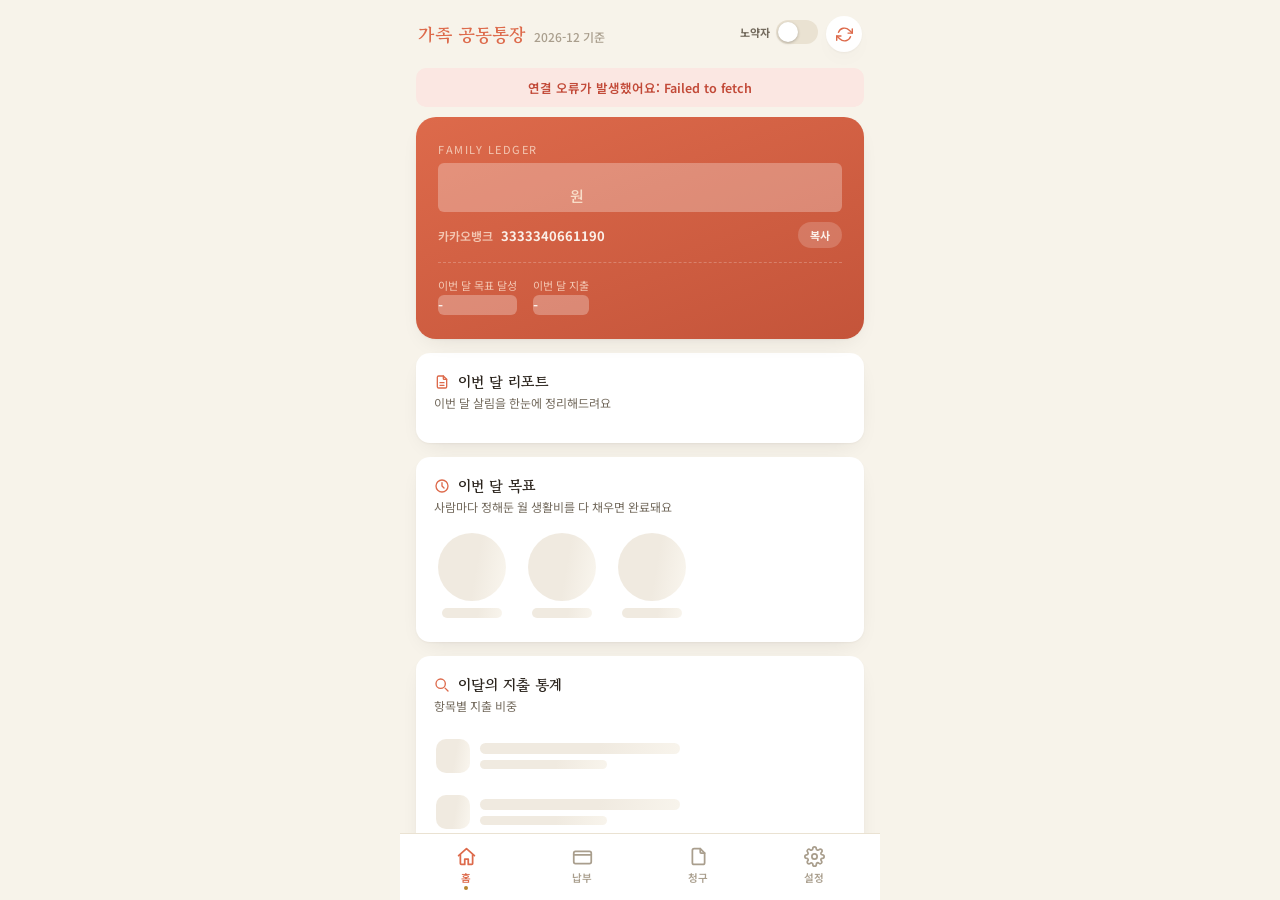
==== commit f9e2527a: "Fix double-submit on payment, show claim dates, add manual interest entry and AI monthly report - Di" ====
--- a/docs/index.html
+++ b/docs/index.html
@@ -4,10 +4,17 @@
 <meta charset="utf-8">
 <meta name="viewport" content="width=device-width, initial-scale=1, viewport-fit=cover">
 <title>가족 공동통장</title>
+<link rel="icon" type="image/png" sizes="32x32" href="favicon-32-house.png">
+<link rel="apple-touch-icon" href="apple-touch-icon-house.png">
+<meta name="apple-mobile-web-app-capable" content="yes">
+<meta name="apple-mobile-web-app-status-bar-style" content="black-translucent">
+<meta name="apple-mobile-web-app-title" content="가족 공동통장">
+<meta name="theme-color" content="#DD6A4B">
 <link rel="preconnect" href="https://fonts.googleapis.com">
 <link rel="preconnect" href="https://fonts.gstatic.com" crossorigin>
 <link href="https://fonts.googleapis.com/css2?family=Gowun+Batang:wght@400;700&family=Noto+Sans+KR:wght@400;500;600;700&display=swap" rel="stylesheet">
-<link rel="stylesheet" href="style.css">
+<link rel="stylesheet" href="style.css?v=3">
+<script>if (localStorage.getItem('familyBudgetSeniorMode') === '1') document.documentElement.classList.add('senior-mode');</script>
 </head>
 <body>
 
@@ -17,9 +24,16 @@
       <h1>가족 공동통장</h1>
       <span class="ym" id="ym-label"></span>
     </div>
-    <button class="icon-btn" id="refresh-btn" title="새로고침">
-      <svg viewBox="0 0 24 24" fill="none" stroke="currentColor" stroke-width="2" stroke-linecap="round" stroke-linejoin="round"><path d="M23 4v6h-6M1 20v-6h6"/><path d="M3.51 9a9 9 0 0114.85-3.36L23 10M1 14l4.64 4.36A9 9 0 0020.49 15"/></svg>
-    </button>
+    <div class="topbar-actions">
+      <label class="senior-switch" title="노약자 모드">
+        <span class="senior-switch-text">노약자</span>
+        <input type="checkbox" id="senior-mode-toggle">
+        <span class="senior-switch-track"><span class="senior-switch-thumb"></span></span>
+      </label>
+      <button class="icon-btn" id="refresh-btn" title="새로고침">
+        <svg viewBox="0 0 24 24" fill="none" stroke="currentColor" stroke-width="2" stroke-linecap="round" stroke-linejoin="round"><path d="M23 4v6h-6M1 20v-6h6"/><path d="M3.51 9a9 9 0 0114.85-3.36L23 10M1 14l4.64 4.36A9 9 0 0020.49 15"/></svg>
+      </button>
+    </div>
   </header>
   <div class="status-banner hidden" id="status-banner"></div>
 
@@ -29,18 +43,41 @@
       <div class="hero">
         <div class="eyebrow">Family Ledger</div>
         <div class="balance"><span id="system-balance">0</span><span class="unit">원</span></div>
+        <div class="hero-account">
+          <span class="hero-account-name">카카오뱅크</span>
+          <span class="hero-account-no">3333340661190</span>
+          <button type="button" class="hero-account-copy" onclick="copyAccountNumber(this)">복사</button>
+        </div>
         <div class="sub-line">
           <div class="sub-item"><div class="k">이번 달 목표 달성</div><div class="v" id="hero-goal-progress">-</div></div>
           <div class="sub-item"><div class="k">이번 달 지출</div><div class="v" id="hero-spent">-</div></div>
         </div>
       </div>
 
+      <div class="pending-banner hidden" id="pending-claims-banner" onclick="switchTab('claim')">
+        <div class="pending-banner-icon"><svg viewBox="0 0 24 24" fill="none" stroke="currentColor" stroke-width="2" stroke-linecap="round" stroke-linejoin="round"><path d="M12 9v4M12 17h.01"/><path d="M10.29 3.86L1.82 18a2 2 0 001.71 3h16.94a2 2 0 001.71-3L14.71 3.86a2 2 0 00-3.42 0z"/></svg></div>
+        <div class="pending-banner-body">
+          <div class="pending-banner-title">아직 이체 안 한 청구가 있어요</div>
+          <div class="pending-banner-sub" id="pending-claims-summary"></div>
+        </div>
+        <div class="pending-banner-arrow">›</div>
+      </div>
+
+      <div class="card">
+        <div class="card-title">
+          <svg viewBox="0 0 24 24" fill="none" stroke="currentColor" stroke-width="2" stroke-linecap="round" stroke-linejoin="round"><path d="M14 3v4a1 1 0 001 1h4"/><path d="M17 21H7a2 2 0 01-2-2V5a2 2 0 012-2h7l5 5v11a2 2 0 01-2 2z"/><path d="M9 13h6M9 17h6"/></svg>
+          <h2>이번 달 리포트</h2>
+        </div>
+        <div class="sub">이번 달 살림을 한눈에 정리해드려요</div>
+        <div id="monthly-report-box"></div>
+      </div>
+
       <div class="card">
         <div class="card-title">
           <svg viewBox="0 0 24 24" fill="none" stroke="currentColor" stroke-width="2" stroke-linecap="round" stroke-linejoin="round"><circle cx="12" cy="12" r="9"/><path d="M12 7v5l3 3"/></svg>
           <h2>이번 달 목표</h2>
         </div>
-        <div class="sub">사람마다 정해둔 월 생활비를 다 채우면 완료예요</div>
+        <div class="sub">사람마다 정해둔 월 생활비를 다 채우면 완료돼요</div>
         <div class="ring-grid" id="ring-grid"></div>
       </div>
 
@@ -86,7 +123,7 @@
         <label>항목</label>
         <div class="inline-row">
           <div><select id="claim-category"></select></div>
-          <button class="btn ghost" onclick="doAddCategory()" type="button">+ 항목추가</button>
+          <button class="btn ghost" onclick="doAddCategory(this)" type="button">+ 항목추가</button>
         </div>
         <label>금액(원)</label><input type="text" inputmode="numeric" class="money" id="claim-amount" placeholder="예: 50,000">
         <label>메모</label><input type="text" id="claim-memo" placeholder="예: 7월 전기요금">
@@ -94,18 +131,9 @@
         <div class="msg" id="claim-msg"></div>
       </div>
 
-      <div class="card" id="pending-recurring-card">
-        <div class="card-title">
-          <svg viewBox="0 0 24 24" fill="none" stroke="currentColor" stroke-width="2" stroke-linecap="round" stroke-linejoin="round"><rect x="3" y="4" width="18" height="18" rx="2"/><path d="M16 2v4M8 2v4M3 10h18"/></svg>
-          <h2>이번 달 정기지출 미입력</h2>
-        </div>
-        <div class="sub">금액을 확인/수정하고 청구하기를 눌러주세요 (매달 직접 확정해야 청구돼요)</div>
-        <div class="list" id="pending-recurring-list"></div>
-      </div>
-
       <div class="card">
         <div class="card-title"><h2>지출 청구 목록</h2></div>
-        <div class="sub">이체하셨으면 완료 처리해주세요</div>
+        <div class="sub">이체하셨으면 완료 처리해주세요 (정기지출은 매달 자동 생성)</div>
         <div class="list" id="claim-list"></div>
       </div>
     </section>
@@ -125,7 +153,7 @@
         <div class="sub">새 구성원을 추가하거나, 잠깐 안 낼 사람은 휴면 처리하세요</div>
         <label>이름</label><input type="text" id="member-name" placeholder="예: 김민준">
         <label>월 목표금액(원, 선택)</label><input type="text" inputmode="numeric" class="money" id="member-target" placeholder="나중에 정해도 돼요">
-        <button class="btn ghost" onclick="doAddMember()" type="button">+ 구성원 추가</button>
+        <button class="btn ghost" onclick="doAddMember(this)" type="button">+ 구성원 추가</button>
         <div class="msg" id="member-msg"></div>
         <div class="list" id="member-list" style="margin-top:10px;"></div>
       </div>
@@ -135,9 +163,21 @@
         <div class="sub">이 앱을 쓰기 시작하기 전, 통장에 이미 있던 금액</div>
         <div class="inline-row">
           <div><input type="text" inputmode="numeric" class="money" id="initial-balance-input" placeholder="0"></div>
-          <button class="btn ghost" onclick="doSetInitialBalance()">저장</button>
+          <button class="btn ghost" onclick="doSetInitialBalance(this)">저장</button>
         </div>
         <div class="msg" id="initial-balance-msg"></div>
+      </div>
+
+      <div class="card">
+        <div class="card-title">
+          <svg viewBox="0 0 24 24" fill="none" stroke="currentColor" stroke-width="2" stroke-linecap="round" stroke-linejoin="round"><circle cx="12" cy="12" r="9"/><path d="M12 6v6l4 2"/></svg>
+          <h2>예금이자 입력</h2>
+        </div>
+        <div class="sub">통장에 이자가 들어오면 그때그때 직접 입력해주세요 (멤버 납부 현황과는 별개로 잔액에만 반영돼요)</div>
+        <label>이자 금액(원)</label><input type="text" inputmode="numeric" class="money" id="interest-amount" placeholder="예: 3,200">
+        <label>메모(선택)</label><input type="text" id="interest-memo" placeholder="예: 8월 이자">
+        <button class="btn ghost" onclick="doInterest(this)">반영하기</button>
+        <div class="msg" id="interest-msg"></div>
       </div>
 
       <div class="card">
@@ -145,11 +185,14 @@
           <svg viewBox="0 0 24 24" fill="none" stroke="currentColor" stroke-width="2" stroke-linecap="round" stroke-linejoin="round"><rect x="3" y="4" width="18" height="18" rx="2"/><path d="M16 2v4M8 2v4M3 10h18"/></svg>
           <h2>렌탈료 · 정기지출</h2>
         </div>
-        <div class="sub">등록해두면 "청구" 탭에 매달 미입력 항목으로 떠요 (금액은 매달 직접 확인 후 청구)</div>
-        <label>항목명</label><input type="text" id="rec-name" placeholder="예: 정수기 렌탈">
-        <label>참고 금액(원, 선택 — 다음 달 입력 기본값으로만 쓰여요)</label><input type="text" inputmode="numeric" class="money" id="rec-amount">
+        <div class="sub">등록해두면 매달 자동으로 지출 청구 목록에 생겨요. 관리비·전기세·대출이자처럼 금액이 매달 바뀌면 변동금액에 체크하세요. 카드 자동청구라 깜빡하기 쉬운 것도 청구 목록에 "금액 입력 필요"로 떠서 잊지 않고 챙길 수 있어요.</div>
+        <label>항목명</label><input type="text" id="rec-name" placeholder="예: 관리비, 전기세, 대출이자">
+        <label id="rec-amount-label">정기 금액(원)</label><input type="text" inputmode="numeric" class="money" id="rec-amount" placeholder="예: 200,000">
+        <div class="checkbox-row">
+          <label class="checkbox-label"><input type="checkbox" id="rec-variable" onchange="toggleRecVariable()"> 매달 금액이 바뀌어요 (변동금액)</label>
+        </div>
         <label>주기</label><select id="rec-cycle"><option>매월</option><option>격월</option><option>분기</option></select>
-        <button class="btn" onclick="doRecurring()">등록</button>
+        <button class="btn" onclick="doRecurring(this)">등록</button>
         <div class="msg" id="rec-msg"></div>
         <div class="list" id="recurring-list" style="margin-top:10px;"></div>
       </div>
@@ -205,12 +248,12 @@
       <input type="text" inputmode="numeric" class="money" id="goal-modal-input" placeholder="예: 500,000">
       <div class="modal-actions">
         <button class="btn ghost" type="button" onclick="closeGoalModal()">닫기</button>
-        <button class="btn" type="button" onclick="doSetTargetModal()">저장</button>
+        <button class="btn" type="button" onclick="doSetTargetModal(this)">저장</button>
       </div>
     </div>
   </div>
 </div>
 
-<script src="app.js"></script>
+<script src="app.js?v=3"></script>
 </body>
 </html>
--- a/docs/style.css
+++ b/docs/style.css
@@ -172,6 +172,7 @@
 .card-title svg { width: 16px; height: 16px; color: var(--accent); flex: none; }
 .card-title h2 { font-size: 15px; color: var(--ink); }
 .card .sub { font-size: 12px; color: var(--ink-soft); margin: 2px 0 14px; }
+.report-text { font-size: 14.5px; line-height: 1.7; color: var(--ink); white-space: normal; }
 
 /* ---------- 원형 게이지(목표) ---------- */
 .ring-grid { display: flex; gap: 14px; overflow-x: auto; padding: 4px 2px 6px; margin: 0 -2px; }
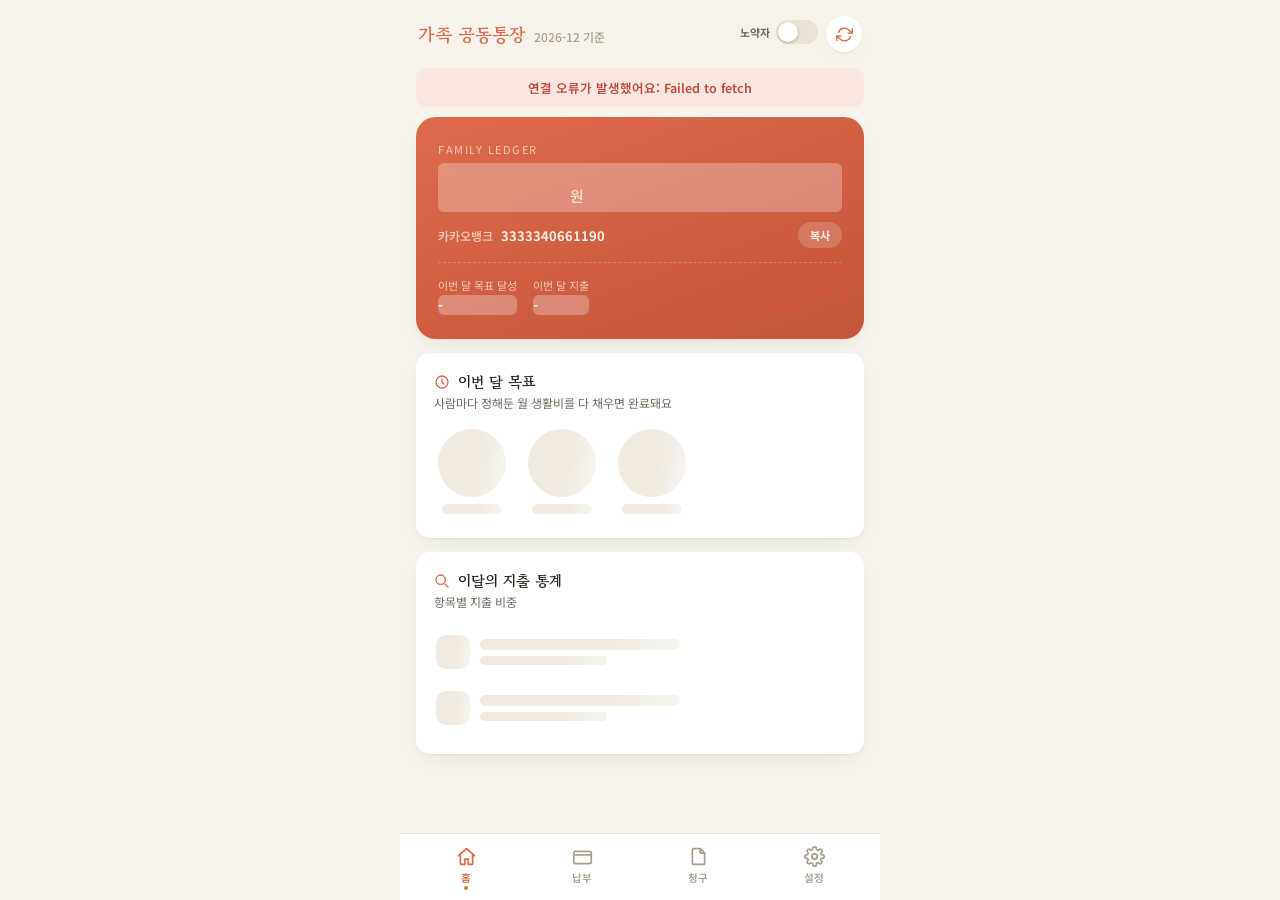
==== commit adc1cba7: "Remove in-app Gemini AI report — replaced by a monthly local Claude+Telegram job The Apps Script rou" ====
--- a/docs/index.html
+++ b/docs/index.html
@@ -65,15 +65,6 @@
 
       <div class="card">
         <div class="card-title">
-          <svg viewBox="0 0 24 24" fill="none" stroke="currentColor" stroke-width="2" stroke-linecap="round" stroke-linejoin="round"><path d="M14 3v4a1 1 0 001 1h4"/><path d="M17 21H7a2 2 0 01-2-2V5a2 2 0 012-2h7l5 5v11a2 2 0 01-2 2z"/><path d="M9 13h6M9 17h6"/></svg>
-          <h2>이번 달 리포트</h2>
-        </div>
-        <div class="sub">이번 달 살림을 한눈에 정리해드려요</div>
-        <div id="monthly-report-box"></div>
-      </div>
-
-      <div class="card">
-        <div class="card-title">
           <svg viewBox="0 0 24 24" fill="none" stroke="currentColor" stroke-width="2" stroke-linecap="round" stroke-linejoin="round"><circle cx="12" cy="12" r="9"/><path d="M12 7v5l3 3"/></svg>
           <h2>이번 달 목표</h2>
         </div>
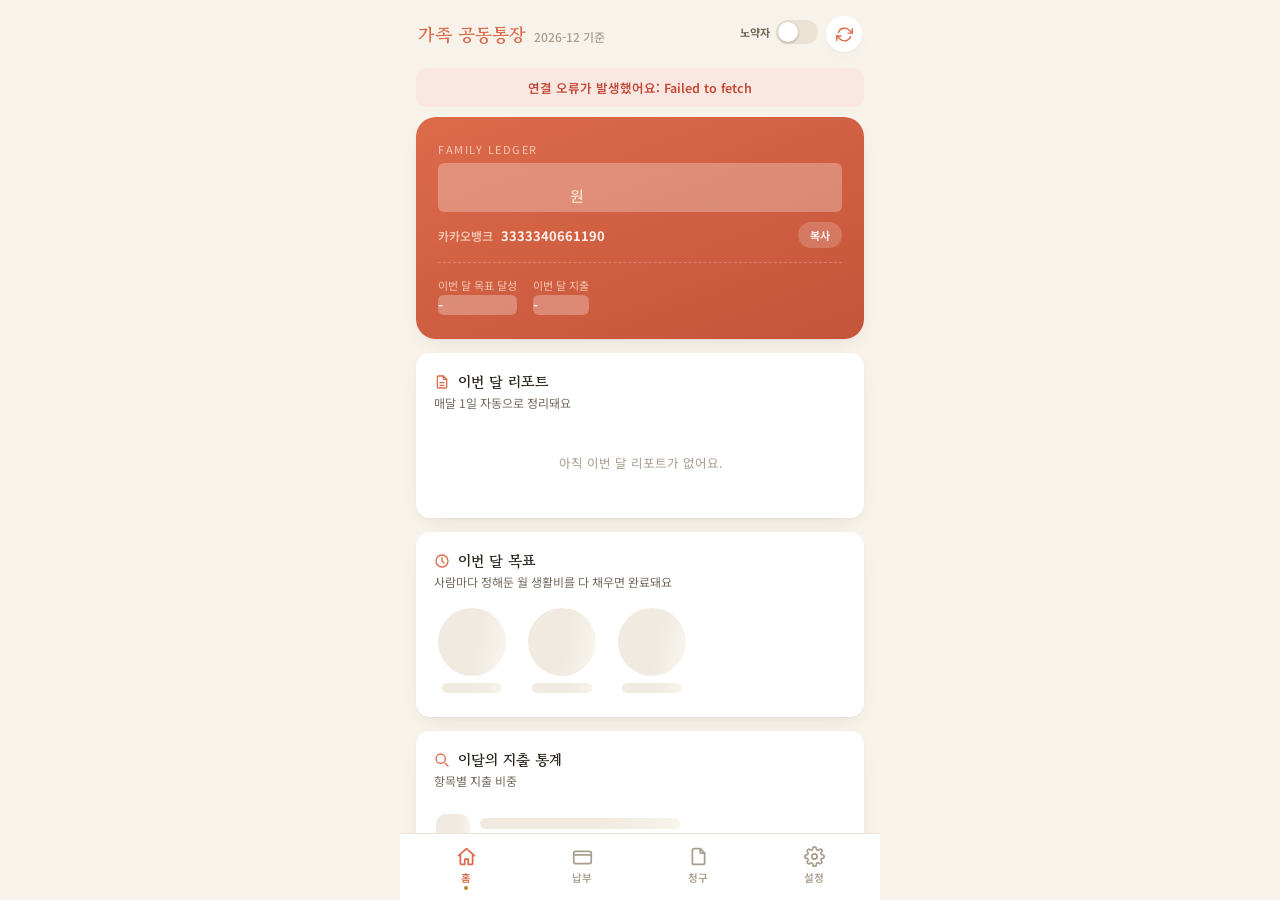
==== commit edea8c2e: "Bring the monthly report back to the site as a read-only card The local Claude job now pushes the wr" ====
--- a/docs/index.html
+++ b/docs/index.html
@@ -65,6 +65,15 @@
 
       <div class="card">
         <div class="card-title">
+          <svg viewBox="0 0 24 24" fill="none" stroke="currentColor" stroke-width="2" stroke-linecap="round" stroke-linejoin="round"><path d="M14 3v4a1 1 0 001 1h4"/><path d="M17 21H7a2 2 0 01-2-2V5a2 2 0 012-2h7l5 5v11a2 2 0 01-2 2z"/><path d="M9 13h6M9 17h6"/></svg>
+          <h2>이번 달 리포트</h2>
+        </div>
+        <div class="sub">매달 1일 자동으로 정리돼요</div>
+        <div id="monthly-report-box"><div class="empty-state">아직 이번 달 리포트가 없어요.</div></div>
+      </div>
+
+      <div class="card">
+        <div class="card-title">
           <svg viewBox="0 0 24 24" fill="none" stroke="currentColor" stroke-width="2" stroke-linecap="round" stroke-linejoin="round"><circle cx="12" cy="12" r="9"/><path d="M12 7v5l3 3"/></svg>
           <h2>이번 달 목표</h2>
         </div>
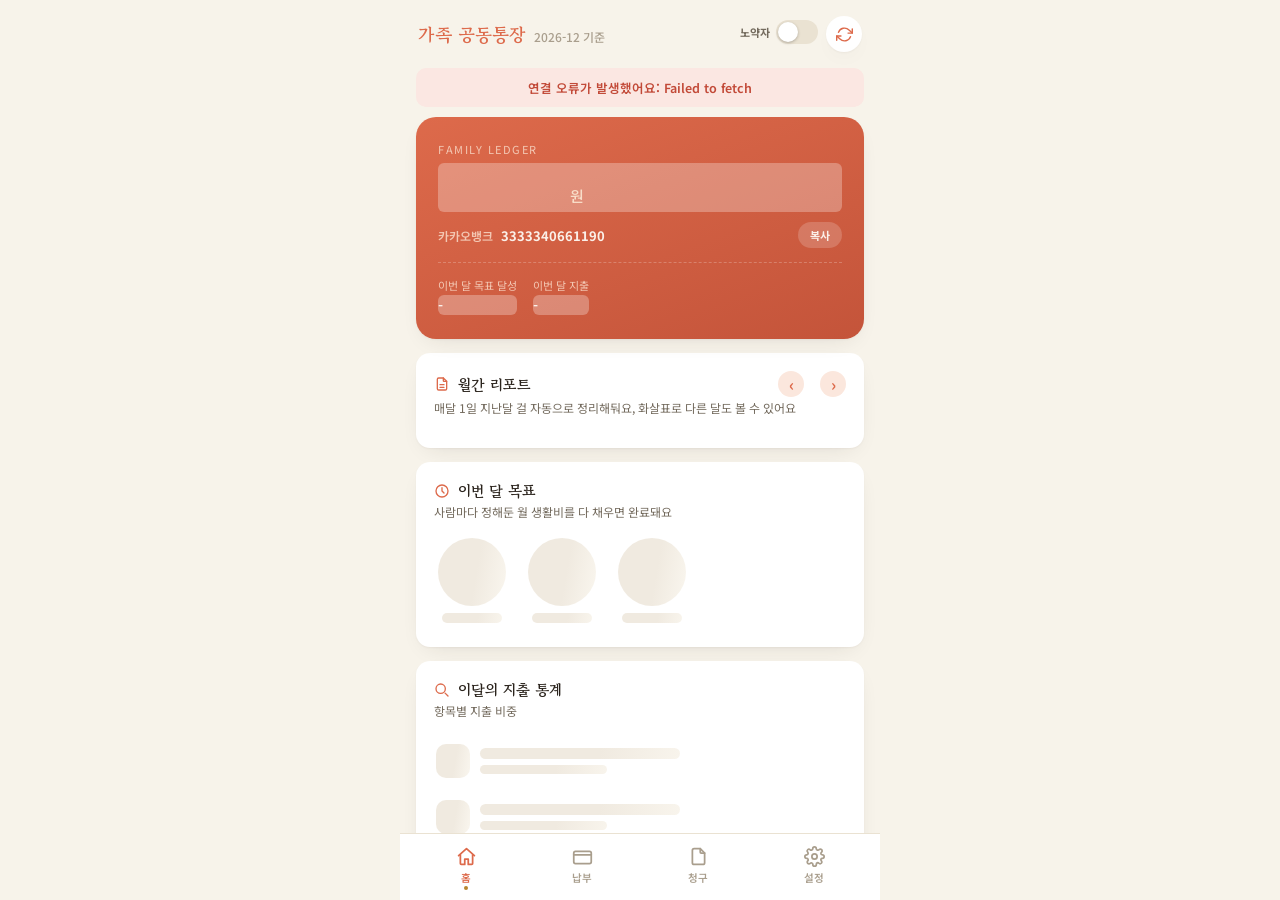
==== commit 9a97b5fd: "Default the report card to last month + add prev/next arrows on the card itself Reports only exist f" ====
--- a/docs/index.html
+++ b/docs/index.html
@@ -13,7 +13,7 @@
 <link rel="preconnect" href="https://fonts.googleapis.com">
 <link rel="preconnect" href="https://fonts.gstatic.com" crossorigin>
 <link href="https://fonts.googleapis.com/css2?family=Gowun+Batang:wght@400;700&family=Noto+Sans+KR:wght@400;500;600;700&display=swap" rel="stylesheet">
-<link rel="stylesheet" href="style.css?v=3">
+<link rel="stylesheet" href="style.css?v=5">
 <script>if (localStorage.getItem('familyBudgetSeniorMode') === '1') document.documentElement.classList.add('senior-mode');</script>
 </head>
 <body>
@@ -64,12 +64,19 @@
       </div>
 
       <div class="card">
-        <div class="card-title">
-          <svg viewBox="0 0 24 24" fill="none" stroke="currentColor" stroke-width="2" stroke-linecap="round" stroke-linejoin="round"><path d="M14 3v4a1 1 0 001 1h4"/><path d="M17 21H7a2 2 0 01-2-2V5a2 2 0 012-2h7l5 5v11a2 2 0 01-2 2z"/><path d="M9 13h6M9 17h6"/></svg>
-          <h2>이번 달 리포트</h2>
-        </div>
-        <div class="sub">매달 1일 자동으로 정리돼요</div>
-        <div id="monthly-report-box"><div class="empty-state">아직 이번 달 리포트가 없어요.</div></div>
+        <div class="card-title" style="justify-content: space-between;">
+          <div style="display: flex; align-items: center; gap: 8px;">
+            <svg viewBox="0 0 24 24" fill="none" stroke="currentColor" stroke-width="2" stroke-linecap="round" stroke-linejoin="round"><path d="M14 3v4a1 1 0 001 1h4"/><path d="M17 21H7a2 2 0 01-2-2V5a2 2 0 012-2h7l5 5v11a2 2 0 01-2 2z"/><path d="M9 13h6M9 17h6"/></svg>
+            <h2>월간 리포트</h2>
+          </div>
+          <div class="report-nav">
+            <button type="button" class="report-nav-btn" onclick="changeReportMonth(-1)">‹</button>
+            <span id="report-ym-label"></span>
+            <button type="button" class="report-nav-btn" onclick="changeReportMonth(1)">›</button>
+          </div>
+        </div>
+        <div class="sub">매달 1일 지난달 걸 자동으로 정리해둬요, 화살표로 다른 달도 볼 수 있어요</div>
+        <div id="monthly-report-box"></div>
       </div>
 
       <div class="card">
@@ -254,6 +261,6 @@
   </div>
 </div>
 
-<script src="app.js?v=3"></script>
+<script src="app.js?v=5"></script>
 </body>
 </html>
--- a/docs/style.css
+++ b/docs/style.css
@@ -172,6 +172,9 @@
 .card-title svg { width: 16px; height: 16px; color: var(--accent); flex: none; }
 .card-title h2 { font-size: 15px; color: var(--ink); }
 .card .sub { font-size: 12px; color: var(--ink-soft); margin: 2px 0 14px; }
+.report-nav { display: flex; align-items: center; gap: 8px; font-size: 12.5px; font-weight: 700; color: var(--ink-soft); font-variant-numeric: tabular-nums; }
+.report-nav-btn { width: 26px; height: 26px; border-radius: 50%; background: var(--accent-soft); color: var(--accent); font-size: 16px; font-weight: 700; display: flex; align-items: center; justify-content: center; }
+.report-nav-btn:active { transform: scale(.92); }
 .report-text { font-size: 14.5px; line-height: 1.7; color: var(--ink); white-space: normal; }
 
 /* ---------- 원형 게이지(목표) ---------- */
